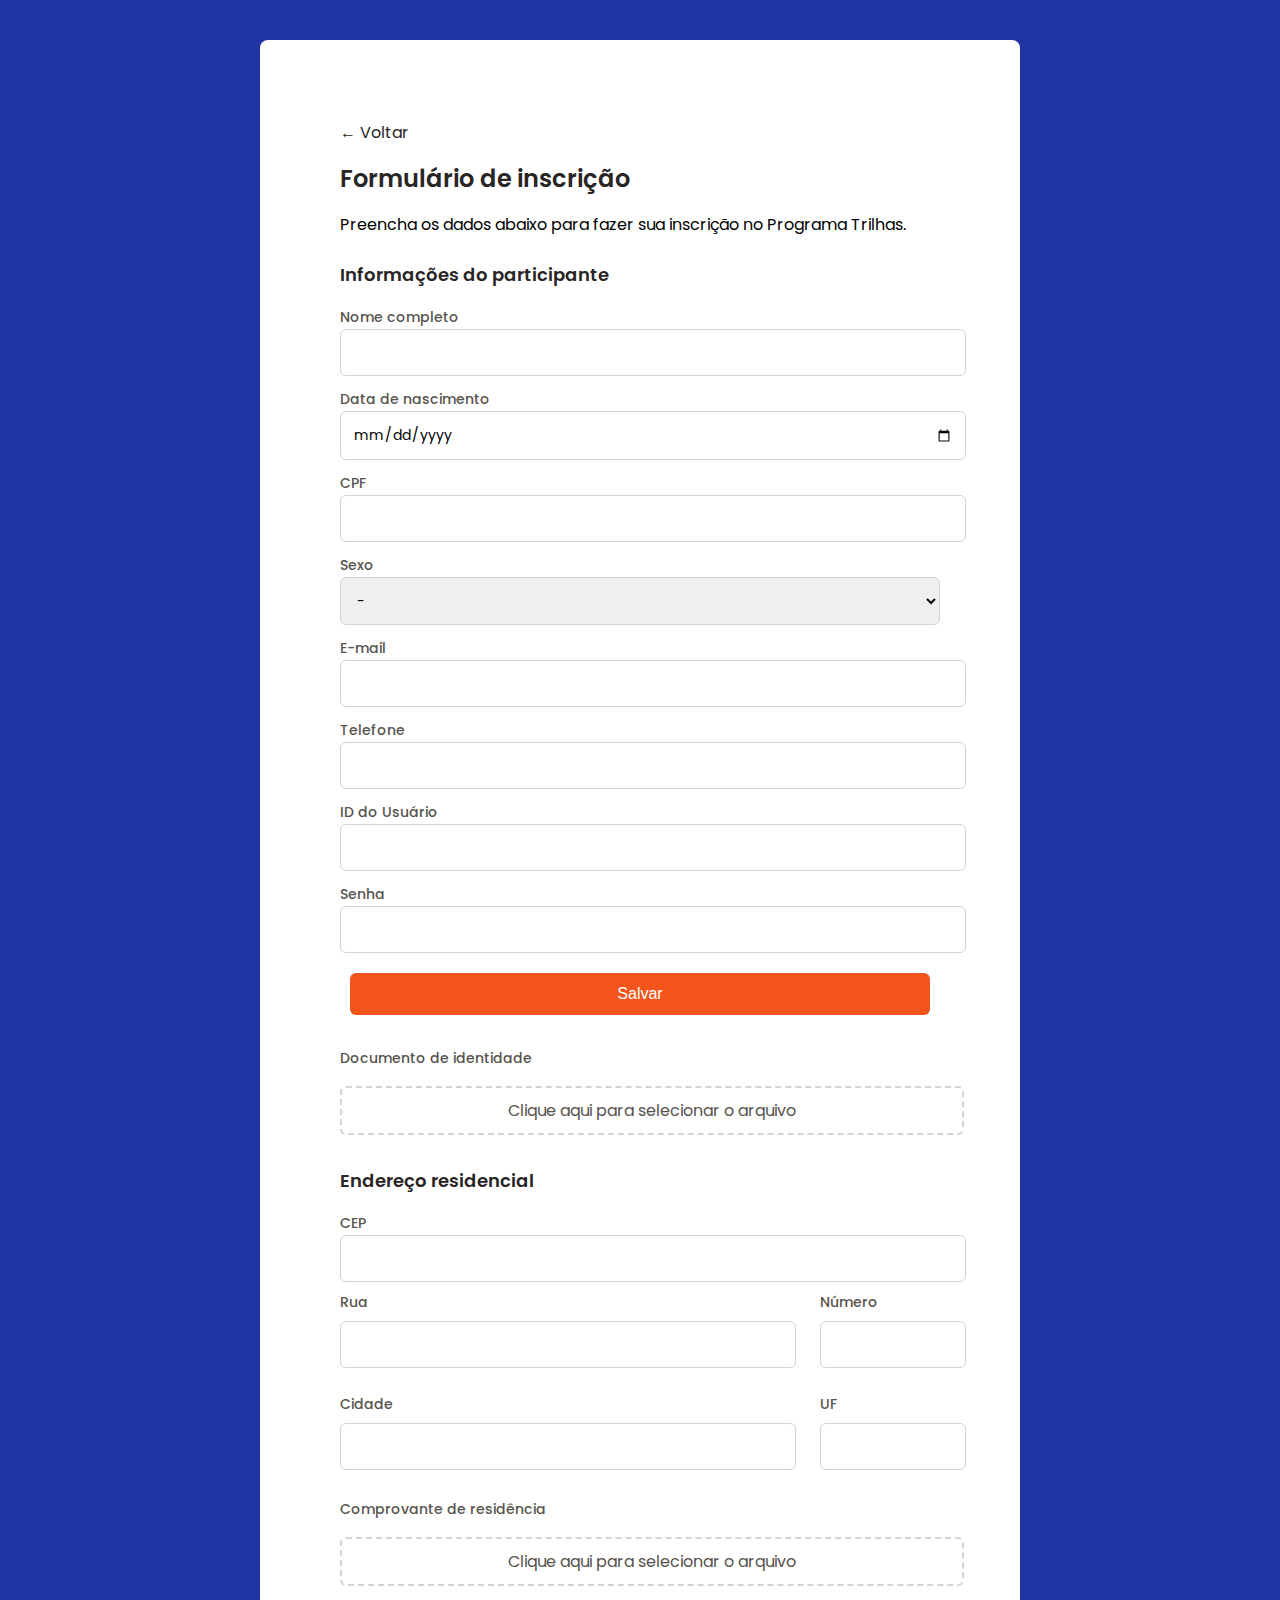
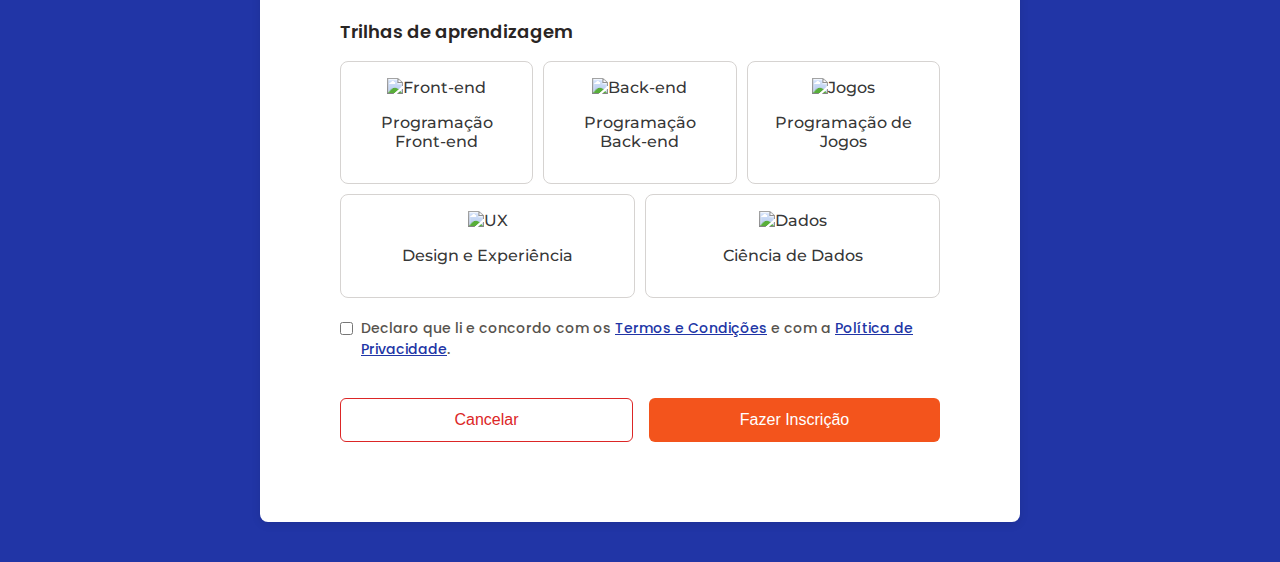
==== index.html @ a956ab85 "Versão atualizada do projeto com formulário atualizado" ====
<!DOCTYPE html>
<html lang="pt-br">
<head>
    <meta charset="UTF-8">
    <meta name="viewport" content="width=device-width, initial-scale=1.0">
    <title>Formulário de Inscrição</title>
    <link rel="stylesheet" href="./styles/form.css">
</head>
<body onload="carregarDados()">
    <div class="container">
        <div class="form-section">
            <a href="cadastro.html" class="voltar">← Voltar</a>
            <h1>Formulário de inscrição</h1>
            <p>Preencha os dados abaixo para fazer sua inscrição no Programa Trilhas.</p>

            <form>
                <h2>Informações do participante</h2>

                <label for="nome">Nome completo</label>
                <input type="text" id="nome" value="">

                <label for="data-nascimento">Data de nascimento</label>
                <input type="date" id="data-nascimento" value=" ">

                <label for="cpf">CPF</label>
                <input type="text" id="cpf" name="cpf" maxlength="14">

                <label for="sexo">Sexo</label>
                <select id="sexo">
                    <option>-</option>
                    <option>Feminino</option>
                    <option>Masculino</option>
                    <option>Outro</option>
                </select>

                <label for="email">E-mail</label>
                <input type="email" id="email" name="email">
                <span id="mensagem-erro" style="color: #DC2626; display: none;" class="mensagem-erro"></span>

                <label for="telefone">Telefone</label>
                <input type="text" id="telefone" name="telefone" maxlength="15">

                <label for="usuario">ID do Usuário</label>
                <input type="text" id="usuario" required>

                <label for="senha">Senha</label>
                <input type="password" id="senha" required>

                <div class="form-group">
                    <button type="button" onclick="salvarDados()" class="inscricao">Salvar</button>
                  </div>

                <label for="documento">Documento de identidade</label>
                <div class="upload-documento" onclick="document.getElementById('documento').click();">
                    Clique aqui para selecionar o arquivo
                </div>
                <input type="file" id="documento" name="documento" style="display: none;">

                <h2>Endereço residencial</h2>
                <label for="cep">CEP</label>
                <input type="text" id="cep" name="cep" maxlength="9">

                <div class="endereco-group">
                    <div class="endereco-campo">
                        <label for="rua">Rua</label>
                        <input type="text" id="rua" name="rua">
                    </div>
                    <div class="endereco-campo curto">
                        <label for="numero">Número</label>
                        <input type="text" id="numero" name="numero">
                    </div>
                </div>
                <div class="endereco-group">
                    <div class="endereco-campo">
                        <label for="cidade">Cidade</label>
                        <input type="text" id="cidade" name="cidade" class="cidade">
                    </div>
                    <div class="endereco-campo curto">
                        <label for="uf">UF</label>
                        <input type="text" id="uf" name="uf">
                    </div>
                </div>
                </div>

                <label for="comprovante">Comprovante de residência</label>
                <div class="upload-comprovante" onclick="document.getElementById('comprovante').click();">
                    Clique aqui para selecionar o arquivo
                </div>
                <input type="file" id="comprovante" name="comprovante" style="display: none;">

                <h2>Trilhas de aprendizagem</h2>

                <div class="trilhas">
                    <div class="trilha" data-trilha="front-end">
                      <img src="./assets/front-end.png" alt="Front-end">
                      <p>Programação Front-end</p>
                    </div>
                    <div class="trilha" data-trilha="back-end">
                      <img src="./assets/icon-back.png" alt="Back-end">
                      <p>Programação Back-end</p>
                    </div>
                    <div class="trilha" data-trilha="jogos">
                      <img src="./assets/icon-jogos.png" alt="Jogos">
                      <p>Programação de Jogos</p>
                    </div>
                    <div class="trilha" data-trilha="ux">
                      <img src="./assets/ux.png" alt="UX">
                      <p>Design e Experiência</p>
                    </div>
                    <div class="trilha" data-trilha="dados">
                      <img src="./assets/dados.png" alt="Dados">
                      <p>Ciência de Dados</p>
                    </div>
                </div>
                
                <div class="checkbox">
                    <input type="checkbox" id="termos">
                    <label for="termos">Declaro que li e concordo com os <span class="link">Termos e Condições</span> e com a <span class="link">Política de Privacidade</span>.</label>
                </div>

                <div class="botoes">
                    <button class="cancelar">Cancelar</button>
                    <button class="inscricao">Fazer Inscrição</button>
                </div>
            </form>
        </div>
    </div>
    <script src="script.js"></script>
</body>
</html>
---- styles/form.css ----
@import url('https://fonts.googleapis.com/css2?family=Montserrat:ital,wght@0,500;1,500&family=Poppins:ital,wght@0,100;0,200;0,300;0,400;0,500;0,600;0,700;0,800;0,900;1,100;1,200;1,300;1,400;1,500;1,600;1,700;1,800;1,900&display=swap');

body {
    font-family: 'Poppins', sans-serif;
    font-weight: 400;
    margin: 0;
    padding: 20px;
    display: flex;
    justify-content: center;
    align-items: flex-start;
    min-height: 100vh;
    background-color: #2135A6;
}

.container {
    width: 100%;
    max-width: 600px;
    background: #FFFFFF;
    border-radius: 8px;
    padding: 80px;
    box-shadow: 0 2px 10px rgba(0, 0, 0, 0.1);
    margin: 20px 0;
}

.voltar {
    color: #292524;
    text-decoration: none;
}
.voltar:hover{
    text-decoration: underline;
}

h1 {
    font-size: 24px;
    font-weight: 600;
    margin-bottom: 8px;
    color: #292524;
    text-align: left;
}

h2 {
    font-size: 18px;
    font-weight: 600;
    margin: 24px 0 16px;
    color: #292524;
}

.form-group {
    margin-bottom: 20px;
    padding: 10px;
    display: flex;
    flex-direction: center;
}

/* Seção de upload de documentos */
.upload-documento, .upload-comprovante {
    width: 100%;
    padding: 10px;
    border: 2px dashed #D6D3D1;
    border-radius: 6px;
    text-align: center;
    color: #57534E;
    margin: 16px 0 32px;
    cursor: pointer;
    transition: all 0.3s;
}

.upload-documento:hover, .upload-comprovante:hover {
    border-color: #F67841;
    background-color: #FEE7D6;
}

.endereco-group {
    display: flex;
    gap: 50px;
    margin-bottom: 16px;
    justify-content: space-between;
}

.endereco-campo {
    flex: 1;
    display: flex;
    flex-direction: column;
}

.endereco-campo.curto {
    flex: 0.4; 
    max-width: 120px;
}


.cep-input {
    width: 150px;
    margin-bottom: 20px;
}

label {
    font-size: 14px;
    font-weight: 500;
    color: #57534E;
    margin-bottom: 8px;
}

input, select {
    width: 100%;
    display: block;
    margin: 0 auto 10px;
    padding: 12px;
    border: 1px solid #D6D3D1;
    border-radius: 6px;
    font-size: 14px;
    font-family: 'Poppins', sans-serif;
}

input:focus, select:focus {
    outline: 2px solid #F3541C;
    border-color: transparent;
}

/* Outros elementos */
.mensagem-erro {
    color: #DC2626;
    font-size: 14px;
    font-weight: 400;
    display: block;
    margin-top: -8px;
    margin-bottom: 10px;
}

.trilhas {
    display: flex;
    flex-wrap: wrap;
    gap: 10px;
    margin-bottom: 20px;
}

.trilha {
    font-family: 'Montserrat', sans-serif;
    font-weight: 500;
    font-size: 16px;
    color: rgba(0, 0, 0, 0.8);
    padding: 16px;
    border: 1px solid #D6D3D1;
    border-radius: 8px;
    text-align: center;
    flex: 1;
    min-width: 120px;
    cursor: pointer;
}

.trilha.selecionada {
    border: 2px solid #F3541C;
}

.checkbox {
    display: flex;
    align-items: flex-start;
    margin: 15px 0;
}

.checkbox input {
    width: auto;
    margin-right: 8px;
    margin-bottom: 0;
    margin-top: 4px;
}

.link {
    color: #2135A6;
    text-decoration: underline;
    cursor: pointer;
    font-weight: 500;
}

.botoes {
    display: flex;
    justify-content: space-between;
    margin-top: 30px;
    gap: 16px;
}

button {
    padding: 12px 24px;
    border: none;
    border-radius: 6px;
    cursor: pointer;
    font-size: 16px;
    font-weight: 500;
    flex: 1;
    transition: all 0.2s;
}

.cancelar {
    background-color: white;
    color: #DC2626;
    border: 1px solid #DC2626;
}

.cancelar:hover {
    background-color: #FEE2E2;
}

.inscricao {
    background-color: #F3541C;
    color: white;
}

.inscricao:hover {
    background-color: #E53E3E;
}


/* Responsivo */
@media (max-width: 768px) {
    .container {
        padding: 24px;
    }

    .endereco-group {
        flex-direction: column;
        gap: 12px;
    }

    .endereco-campo, .endereco-campo.curto {
        flex: 1;
        min-width: 100%;
    }

    .cep-input {
        width: 100%;
    }

    .trilhas {
        flex-direction: column;
    }

    .botoes {
        flex-direction: column;
    }

    button {
        width: 100%;
    }
}
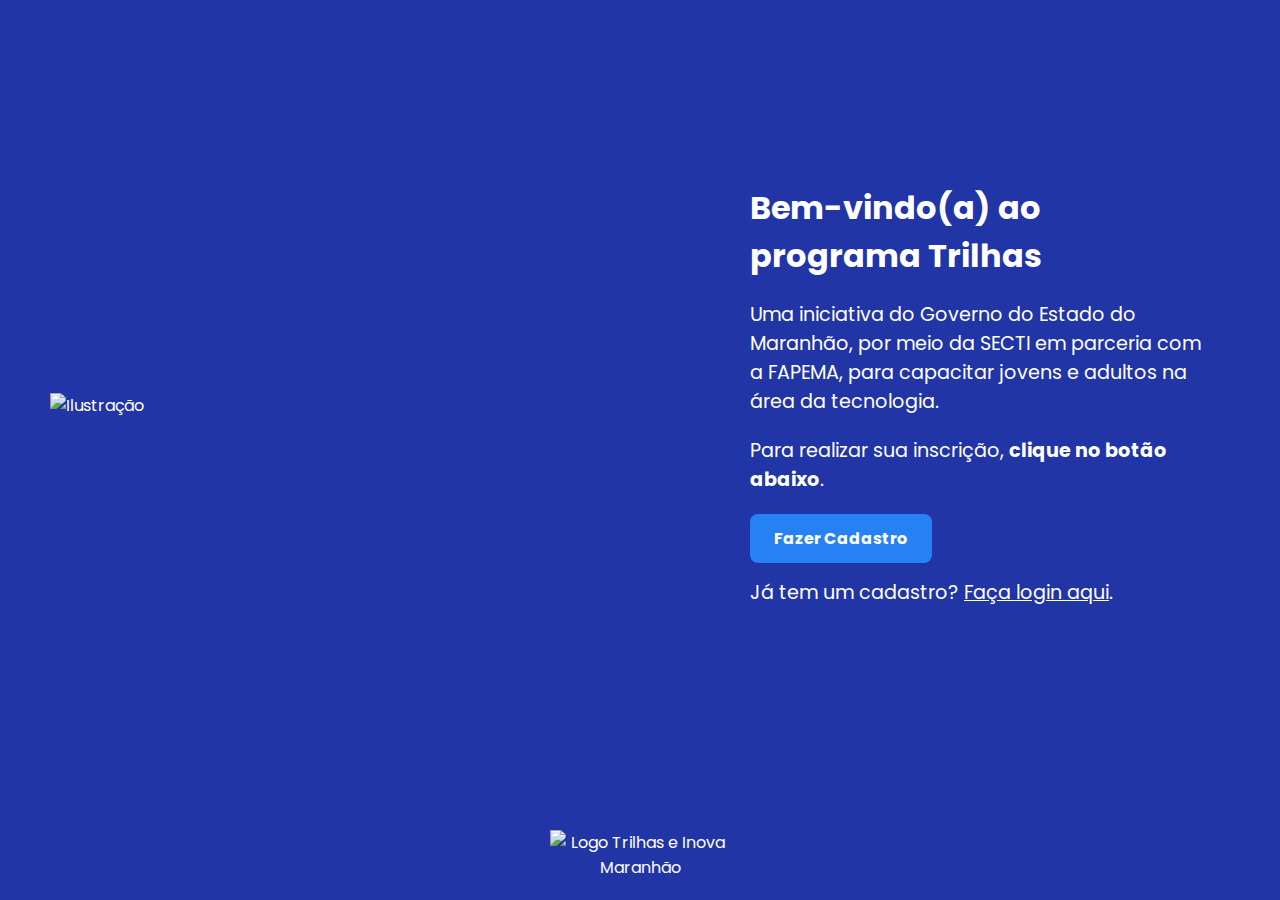
==== commit de56c917: "atualizado" ====
--- a/index.html
+++ b/index.html
@@ -1,130 +1,34 @@
 <!DOCTYPE html>
 <html lang="pt-br">
 <head>
-    <meta charset="UTF-8">
-    <meta name="viewport" content="width=device-width, initial-scale=1.0">
-    <title>Formulário de Inscrição</title>
-    <link rel="stylesheet" href="./styles/form.css">
+  <meta charset="UTF-8" />
+  <meta name="viewport" content="width=device-width, initial-scale=1.0" />
+  <title>Programa Trilhas</title>
+  <link rel="stylesheet" href="./styles/index.css" />
 </head>
-<body onload="carregarDados()">
-    <div class="container">
-        <div class="form-section">
-            <a href="cadastro.html" class="voltar">← Voltar</a>
-            <h1>Formulário de inscrição</h1>
-            <p>Preencha os dados abaixo para fazer sua inscrição no Programa Trilhas.</p>
-
-            <form>
-                <h2>Informações do participante</h2>
-
-                <label for="nome">Nome completo</label>
-                <input type="text" id="nome" value="">
-
-                <label for="data-nascimento">Data de nascimento</label>
-                <input type="date" id="data-nascimento" value=" ">
-
-                <label for="cpf">CPF</label>
-                <input type="text" id="cpf" name="cpf" maxlength="14">
-
-                <label for="sexo">Sexo</label>
-                <select id="sexo">
-                    <option>-</option>
-                    <option>Feminino</option>
-                    <option>Masculino</option>
-                    <option>Outro</option>
-                </select>
-
-                <label for="email">E-mail</label>
-                <input type="email" id="email" name="email">
-                <span id="mensagem-erro" style="color: #DC2626; display: none;" class="mensagem-erro"></span>
-
-                <label for="telefone">Telefone</label>
-                <input type="text" id="telefone" name="telefone" maxlength="15">
-
-                <label for="usuario">ID do Usuário</label>
-                <input type="text" id="usuario" required>
-
-                <label for="senha">Senha</label>
-                <input type="password" id="senha" required>
-
-                <div class="form-group">
-                    <button type="button" onclick="salvarDados()" class="inscricao">Salvar</button>
-                  </div>
-
-                <label for="documento">Documento de identidade</label>
-                <div class="upload-documento" onclick="document.getElementById('documento').click();">
-                    Clique aqui para selecionar o arquivo
-                </div>
-                <input type="file" id="documento" name="documento" style="display: none;">
-
-                <h2>Endereço residencial</h2>
-                <label for="cep">CEP</label>
-                <input type="text" id="cep" name="cep" maxlength="9">
-
-                <div class="endereco-group">
-                    <div class="endereco-campo">
-                        <label for="rua">Rua</label>
-                        <input type="text" id="rua" name="rua">
-                    </div>
-                    <div class="endereco-campo curto">
-                        <label for="numero">Número</label>
-                        <input type="text" id="numero" name="numero">
-                    </div>
-                </div>
-                <div class="endereco-group">
-                    <div class="endereco-campo">
-                        <label for="cidade">Cidade</label>
-                        <input type="text" id="cidade" name="cidade" class="cidade">
-                    </div>
-                    <div class="endereco-campo curto">
-                        <label for="uf">UF</label>
-                        <input type="text" id="uf" name="uf">
-                    </div>
-                </div>
-                </div>
-
-                <label for="comprovante">Comprovante de residência</label>
-                <div class="upload-comprovante" onclick="document.getElementById('comprovante').click();">
-                    Clique aqui para selecionar o arquivo
-                </div>
-                <input type="file" id="comprovante" name="comprovante" style="display: none;">
-
-                <h2>Trilhas de aprendizagem</h2>
-
-                <div class="trilhas">
-                    <div class="trilha" data-trilha="front-end">
-                      <img src="./assets/front-end.png" alt="Front-end">
-                      <p>Programação Front-end</p>
-                    </div>
-                    <div class="trilha" data-trilha="back-end">
-                      <img src="./assets/icon-back.png" alt="Back-end">
-                      <p>Programação Back-end</p>
-                    </div>
-                    <div class="trilha" data-trilha="jogos">
-                      <img src="./assets/icon-jogos.png" alt="Jogos">
-                      <p>Programação de Jogos</p>
-                    </div>
-                    <div class="trilha" data-trilha="ux">
-                      <img src="./assets/ux.png" alt="UX">
-                      <p>Design e Experiência</p>
-                    </div>
-                    <div class="trilha" data-trilha="dados">
-                      <img src="./assets/dados.png" alt="Dados">
-                      <p>Ciência de Dados</p>
-                    </div>
-                </div>
-                
-                <div class="checkbox">
-                    <input type="checkbox" id="termos">
-                    <label for="termos">Declaro que li e concordo com os <span class="link">Termos e Condições</span> e com a <span class="link">Política de Privacidade</span>.</label>
-                </div>
-
-                <div class="botoes">
-                    <button class="cancelar">Cancelar</button>
-                    <button class="inscricao">Fazer Inscrição</button>
-                </div>
-            </form>
-        </div>
+<body>
+  <div class="container">
+    <div class="content">
+      <div class="illustration">
+        <img src="./assets/Ilustration.png" alt="Ilustração" />
+      </div>
+      <div class="text">
+        <h1>Bem-vindo(a) ao programa Trilhas</h1>
+        <p>
+          Uma iniciativa do Governo do Estado do Maranhão, por meio da SECTI em parceria com a FAPEMA, para capacitar jovens e adultos na área da tecnologia.
+        </p>
+        <p>
+          Para realizar sua inscrição, <strong>clique no botão abaixo</strong>.
+        </p>
+        <a href="cadastro.html" class="btn">Fazer Cadastro</a>
+        <p class="login-msg">
+          Já tem um cadastro? <a href="login.html">Faça login aqui</a>.
+        </p>
+      </div>
     </div>
-    <script src="script.js"></script>
+    <footer>
+      <img src="./assets/logo-trilhas-inova.png" alt="Logo Trilhas e Inova Maranhão" />
+    </footer>
+  </div>
 </body>
 </html>--- a/styles/index.css
+++ b/styles/index.css
@@ -0,0 +1,117 @@
+@import url('https://fonts.googleapis.com/css2?family=Montserrat:ital,wght@0,500;1,500&family=Poppins:ital,wght@0,100;0,200;0,300;0,400;0,500;0,600;0,700;0,800;0,900;1,100;1,200;1,300;1,400;1,500;1,600;1,700;1,800;1,900&display=swap');
+
+* {
+  margin: 0;
+  padding: 0;
+  box-sizing: border-box;
+  font-family: 'Poppins', sans-serif;
+}
+
+body, html {
+  height: 100%;
+  background-color: #2135A6;
+  color: white;
+}
+
+.container {
+  display: flex;
+  flex-direction: column;
+  min-height: 100vh;
+  justify-content: space-between;
+}
+
+.content {
+  display: flex;
+  flex-direction: row;
+  justify-content: space-between;
+  align-items: center;
+  padding: 50px;
+  flex: 1;
+  flex-wrap: wrap;
+}
+
+/* Ilustração */
+.illustration {
+  max-width: 500px;
+}
+
+.illustration img {
+  max-width: 100%;
+  height: auto;
+  max-height: 400px;
+}
+
+/* Texto de boas-vindas */
+.text {
+  font-family: 'Poppins', sans-serif;
+  font-weight: 400;
+  max-width: 500px;
+  text-align: left;
+  padding: 20px;
+}
+
+.text h1 {
+  font-size: 2em;
+  margin-bottom: 20px;
+}
+
+.text p {
+  font-size: 1.2em;
+  margin-bottom: 20px;
+}
+
+/* Botão principal */
+.btn {
+  background-color: #2581F4;
+  color: white;
+  padding: 12px 24px;
+  text-decoration: none;
+  border-radius: 8px;
+  font-weight: bold;
+  transition: background 0.3s ease;
+  display: inline-block;
+}
+
+.btn:hover {
+  background-color: #1d6cd8;
+}
+
+/* Link de login */
+.login-msg {
+  margin-top: 15px;
+  font-size: 1em;
+}
+
+.login-msg a {
+  color: #ffffff;
+  text-decoration: underline;
+}
+
+.login-msg a:hover {
+  color: #cce1ff;
+}
+
+/* Rodapé */
+footer {
+  text-align: center;
+  padding: 20px;
+}
+
+footer img {
+  max-width: 180px;
+  height: auto;
+}
+
+/* Responsivo */
+@media (max-width: 768px) {
+  .content {
+    flex-direction: column;
+    align-items: center;
+    text-align: center;
+    padding: 30px;
+  }
+
+  .text {
+    padding: 0;
+  }
+}